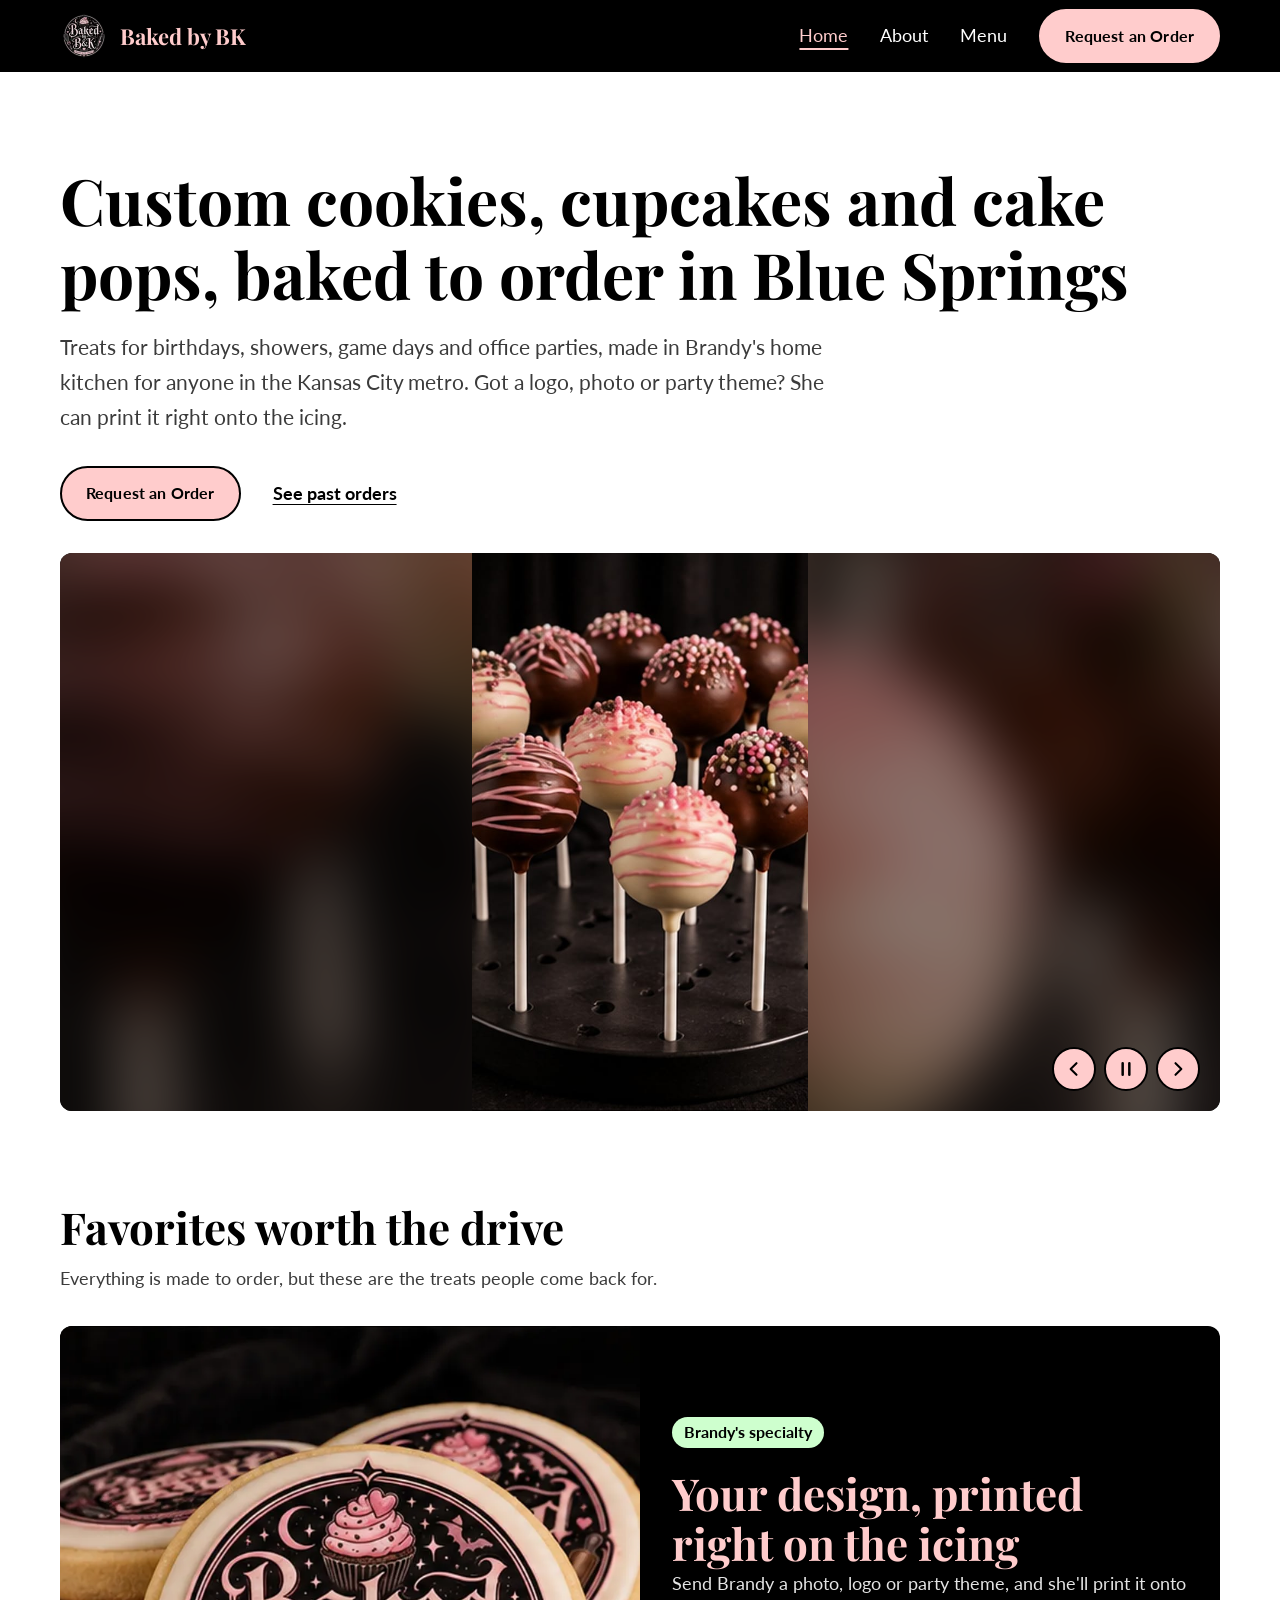
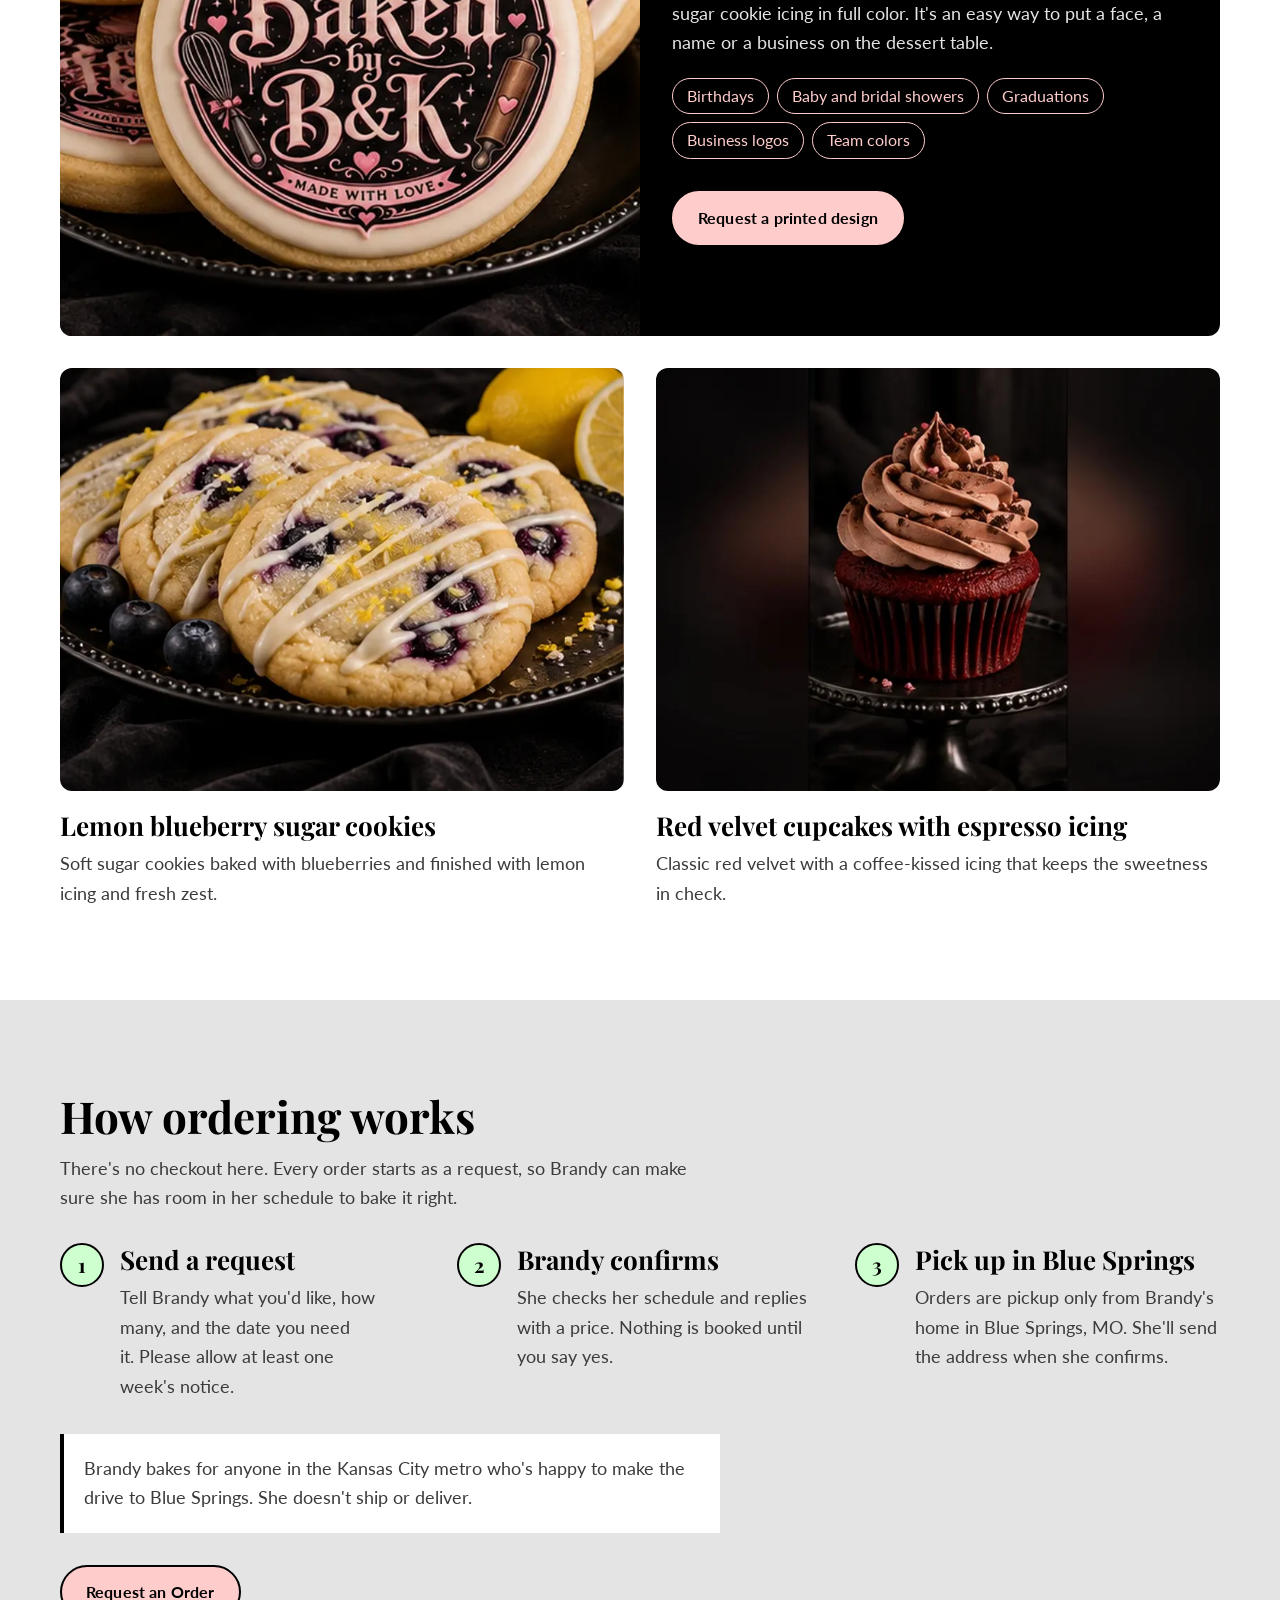
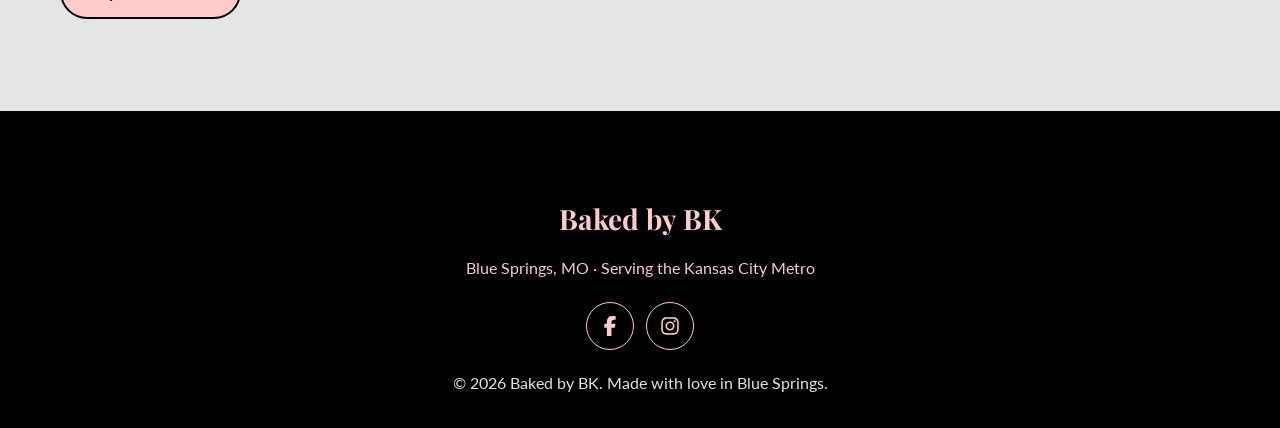
==== baked-by-bk/index.html @ 42e53a93 "Preview: Baked by BK first build Co-Authored-By: Claude Opus 5.5 <noreply@anthropic.com> Claude-Sess" ====
<!DOCTYPE html>
<!-- Site designed and built by Greater Than Jargon -->
<html lang="en">
<head>
  <meta charset="utf-8">
  <meta name="viewport" content="width=device-width, initial-scale=1">
  <title>Custom Cookies, Cupcakes &amp; Cake Pops | Baked by BK, Blue Springs, MO</title>
  <meta name="description" content="Made-to-order cookies, cupcakes and cake pops from a home baker in Blue Springs, MO, including custom designs printed on cookie icing. Local pickup for the Kansas City metro.">
  <!-- PREVIEW ONLY: remove this robots tag at launch -->
  <meta name="robots" content="noindex, nofollow">
  <meta property="og:type" content="website">
  <meta property="og:site_name" content="Baked by BK">
  <meta property="og:title" content="Custom Cookies, Cupcakes &amp; Cake Pops | Baked by BK">
  <meta property="og:description" content="Made-to-order treats from a home baker in Blue Springs, MO. Local pickup for the Kansas City metro.">
  <meta name="theme-color" content="#000000">
  <link rel="icon" href="favicon.svg" type="image/svg+xml">
  <link rel="icon" href="favicon.png" type="image/png" sizes="32x32">
  <link rel="apple-touch-icon" href="apple-touch-icon.png">
  <link rel="preconnect" href="https://fonts.googleapis.com">
  <link rel="preconnect" href="https://fonts.gstatic.com" crossorigin>
  <link rel="stylesheet" href="https://fonts.googleapis.com/css2?family=Lato:wght@400;700&family=Playfair+Display:wght@700&display=swap">
  <link rel="stylesheet" href="css/reset.css">
  <link rel="stylesheet" href="css/styles.css">
  <script>document.documentElement.className = "js";</script>
  <script type="application/ld+json">
  {
    "@context": "https://schema.org",
    "@type": "Bakery",
    "name": "Baked by BK",
    "description": "Cottage bakery making custom cookies, cupcakes and cake pops to order, including designs printed on cookie icing. Local pickup only.",
    "address": {
      "@type": "PostalAddress",
      "addressLocality": "Blue Springs",
      "addressRegion": "MO",
      "addressCountry": "US"
    },
    "areaServed": {
      "@type": "Place",
      "name": "Kansas City metropolitan area"
    },
    "slogan": "Made with love"
  }
  </script>
</head>
<body>
  <a class="skip-link" href="#main">Skip to main content</a>

  <header class="site-header">
    <div class="container header-inner">
      <a class="brand" href="index.html">
        <img src="images/logo/baked-by-bk-logo-96.webp" srcset="images/logo/baked-by-bk-logo-96.webp 1x, images/logo/baked-by-bk-logo-192.webp 2x" width="48" height="48" alt="">
        <span class="brand-name">Baked by BK</span>
      </a>
      <button class="nav-toggle" type="button" aria-expanded="false" aria-controls="site-nav">
        <span class="visually-hidden">Menu</span>
        <svg class="icon-open" width="28" height="28" viewBox="0 0 24 24" aria-hidden="true"><path d="M3 6h18M3 12h18M3 18h18" stroke="currentColor" stroke-width="2" stroke-linecap="round"/></svg>
        <svg class="icon-close" width="28" height="28" viewBox="0 0 24 24" aria-hidden="true"><path d="M6 6l12 12M18 6L6 18" stroke="currentColor" stroke-width="2" stroke-linecap="round"/></svg>
      </button>
      <nav id="site-nav" class="site-nav" aria-label="Main">
        <ul class="nav-list">
          <li><a href="index.html" aria-current="page">Home</a></li>
          <li><a href="about.html">About</a></li>
          <li><a href="menu.html">Menu</a></li>
          <li class="nav-cta"><a class="button button--cta" href="request.html">Request an Order</a></li>
        </ul>
      </nav>
    </div>
  </header>

  <main id="main">
    <section class="hero" aria-labelledby="hero-title">
      <div class="container hero-inner">
        <div class="hero-text">
          <h1 id="hero-title">Custom cookies, cupcakes and cake pops, baked to order in Blue Springs</h1>
          <p class="lede">Treats for birthdays, showers, game days and office parties, made in Brandy's home kitchen for anyone in the Kansas City metro. Got a logo, photo or party theme? She can print it right onto the icing.</p>
          <div class="hero-actions">
            <a class="button button--cta" href="request.html">Request an Order</a>
            <a class="text-link" href="menu.html">See past orders</a>
          </div>
        </div>

        <section class="carousel" data-carousel aria-roledescription="carousel" aria-label="Recent treats">
          <ul class="carousel-track" aria-live="off">
            <li class="carousel-slide is-active" aria-roledescription="slide" aria-label="1 of 8">
              <img src="images/carousel/01.jpg" width="616" height="1024" alt="Chocolate and white cake pops with pink drizzle and sprinkles on a stand">
            </li>
            <li class="carousel-slide" aria-roledescription="slide" aria-label="2 of 8">
              <img src="images/carousel/02.jpg" width="752" height="1024" loading="lazy" alt="Cake pops individually wrapped in clear bags tied with pink ribbon">
            </li>
            <li class="carousel-slide" aria-roledescription="slide" aria-label="3 of 8">
              <img src="images/carousel/03.jpg" width="462" height="1024" loading="lazy" alt="Red velvet cupcake with a tall swirl of espresso icing">
            </li>
            <li class="carousel-slide" aria-roledescription="slide" aria-label="4 of 8">
              <img src="images/carousel/04.jpg" width="439" height="1024" loading="lazy" alt="Carrot cake cupcake topped with cream cheese icing and crumble">
            </li>
            <li class="carousel-slide" aria-roledescription="slide" aria-label="5 of 8">
              <img src="images/carousel/05.jpg" width="687" height="1024" loading="lazy" alt="Vanilla cupcake with pink icing beside a chocolate cupcake with chocolate icing">
            </li>
            <li class="carousel-slide" aria-roledescription="slide" aria-label="6 of 8">
              <img src="images/carousel/06.jpg" width="1024" height="1024" loading="lazy" alt="Lemon blueberry sugar cookies with icing drizzle and lemon zest">
            </li>
            <li class="carousel-slide" aria-roledescription="slide" aria-label="7 of 8">
              <img src="images/carousel/07.jpg" width="1024" height="1024" loading="lazy" alt="Sugar cookies with the Baked by B&amp;K logo printed on the icing">
            </li>
            <li class="carousel-slide" aria-roledescription="slide" aria-label="8 of 8">
              <img src="images/carousel/08.jpg" width="1024" height="1024" loading="lazy" alt="Chocolate cake decorated with pink piped swirls and draped icing">
            </li>
          </ul>
          <div class="carousel-controls">
            <button class="carousel-btn" type="button" data-carousel-prev aria-label="Previous photo">
              <svg width="20" height="20" viewBox="0 0 24 24" aria-hidden="true"><path d="M15 5l-7 7 7 7" fill="none" stroke="currentColor" stroke-width="2.5" stroke-linecap="round" stroke-linejoin="round"/></svg>
            </button>
            <button class="carousel-btn" type="button" data-carousel-pause aria-pressed="false" aria-label="Pause slideshow">
              <svg class="icon-pause" width="20" height="20" viewBox="0 0 24 24" aria-hidden="true"><path d="M8 5v14M16 5v14" stroke="currentColor" stroke-width="3" stroke-linecap="round"/></svg>
              <svg class="icon-play" width="20" height="20" viewBox="0 0 24 24" aria-hidden="true"><path d="M8 5l11 7-11 7z" fill="currentColor"/></svg>
            </button>
            <button class="carousel-btn" type="button" data-carousel-next aria-label="Next photo">
              <svg width="20" height="20" viewBox="0 0 24 24" aria-hidden="true"><path d="M9 5l7 7-7 7" fill="none" stroke="currentColor" stroke-width="2.5" stroke-linecap="round" stroke-linejoin="round"/></svg>
            </button>
          </div>
        </section>
      </div>
    </section>

    <section class="section" aria-labelledby="featured-title">
      <div class="container">
        <div class="section-intro">
          <h2 id="featured-title">Favorites worth the drive</h2>
          <p>Everything is made to order, but these are the treats people come back for.</p>
        </div>

        <article class="print-feature">
          <!-- PLACEHOLDER photo: swap for one of Brandy's printed-icing orders -->
          <img src="images/gallery/custom-logo-printed-sugar-cookies.webp" width="800" height="800" loading="lazy" alt="Round sugar cookies with a full-color logo printed on white icing">
          <div class="print-feature-body">
            <p class="tag">Brandy's specialty</p>
            <h3>Your design, printed right on the icing</h3>
            <p>Send Brandy a photo, logo or party theme, and she'll print it onto sugar cookie icing in full color. It's an easy way to put a face, a name or a business on the dessert table.</p>
            <ul aria-label="Popular printed designs">
              <li>Birthdays</li>
              <li>Baby and bridal showers</li>
              <li>Graduations</li>
              <li>Business logos</li>
              <li>Team colors</li>
            </ul>
            <a class="button button--cta" href="request.html">Request a printed design</a>
          </div>
        </article>

        <ul class="treat-grid" role="list">
          <li class="treat-card">
            <!-- PLACEHOLDER photo -->
            <img src="images/gallery/lemon-blueberry-sugar-cookies.webp" width="800" height="800" loading="lazy" alt="Lemon blueberry sugar cookies with white icing drizzle on a dark plate">
            <h3>Lemon blueberry sugar cookies</h3>
            <p>Soft sugar cookies baked with blueberries and finished with lemon icing and fresh zest.</p>
          </li>
          <li class="treat-card">
            <!-- PLACEHOLDER photo -->
            <img src="images/gallery/red-velvet-cupcake-espresso-icing.webp" width="800" height="800" loading="lazy" alt="Red velvet cupcake topped with a swirl of espresso icing">
            <h3>Red velvet cupcakes with espresso icing</h3>
            <p>Classic red velvet with a coffee-kissed icing that keeps the sweetness in check.</p>
          </li>
        </ul>
      </div>
    </section>

    <section class="section section--alt" aria-labelledby="ordering-title">
      <div class="container">
        <div class="section-intro">
          <h2 id="ordering-title">How ordering works</h2>
          <p>There's no checkout here. Every order starts as a request, so Brandy can make sure she has room in her schedule to bake it right.</p>
        </div>

        <ol class="steps" role="list">
          <li>
            <h3>Send a request</h3>
            <p>Tell Brandy what you'd like, how many, and the date you need it. Please allow at least one week's notice.</p>
          </li>
          <li>
            <h3>Brandy confirms</h3>
            <p>She checks her schedule and replies with a price. Nothing is booked until you say yes.</p>
          </li>
          <li>
            <h3>Pick up in Blue Springs</h3>
            <p>Orders are pickup only from Brandy's home in Blue Springs, MO. She'll send the address when she confirms.</p>
          </li>
        </ol>

        <p class="service-area">Brandy bakes for anyone in the Kansas City metro who's happy to make the drive to Blue Springs. She doesn't ship or deliver.</p>

        <div class="section-actions">
          <a class="button button--cta" href="request.html">Request an Order</a>
        </div>
      </div>
    </section>
  </main>

  <footer class="site-footer">
    <div class="container footer-inner">
      <p class="footer-brand">Baked by BK</p>
      <p class="footer-place">Blue Springs, MO · Serving the Kansas City Metro</p>
      <!-- PLACEHOLDER links: replace # with Brandy's Facebook and Instagram URLs.
           Icons: Font Awesome Free 6.7.2 by @fontawesome, https://fontawesome.com, License CC BY 4.0 -->
      <ul class="social" role="list">
        <li>
          <a href="#" aria-label="Baked by BK on Facebook">
            <svg viewBox="0 0 320 512" aria-hidden="true"><path d="M80 299.3V512H196V299.3h86.5l18-97.8H196V166.9c0-51.7 20.3-71.5 72.7-71.5c16.3 0 29.4 .4 37 1.2V7.9C291.4 4 256.4 0 236.2 0C129.3 0 80 50.5 80 159.4v42.1H14v97.8H80z"/></svg>
          </a>
        </li>
        <li>
          <a href="#" aria-label="Baked by BK on Instagram">
            <svg viewBox="0 0 448 512" aria-hidden="true"><path d="M224.1 141c-63.6 0-114.9 51.3-114.9 114.9s51.3 114.9 114.9 114.9S339 319.5 339 255.9 287.7 141 224.1 141zm0 189.6c-41.1 0-74.7-33.5-74.7-74.7s33.5-74.7 74.7-74.7 74.7 33.5 74.7 74.7-33.6 74.7-74.7 74.7zm146.4-194.3c0 14.9-12 26.8-26.8 26.8-14.9 0-26.8-12-26.8-26.8s12-26.8 26.8-26.8 26.8 12 26.8 26.8zm76.1 27.2c-1.7-35.9-9.9-67.7-36.2-93.9-26.2-26.2-58-34.4-93.9-36.2-37-2.1-147.9-2.1-184.9 0-35.8 1.7-67.6 9.9-93.9 36.1s-34.4 58-36.2 93.9c-2.1 37-2.1 147.9 0 184.9 1.7 35.9 9.9 67.7 36.2 93.9s58 34.4 93.9 36.2c37 2.1 147.9 2.1 184.9 0 35.9-1.7 67.7-9.9 93.9-36.2 26.2-26.2 34.4-58 36.2-93.9 2.1-37 2.1-147.8 0-184.8zM398.8 388c-7.8 19.6-22.9 34.7-42.6 42.6-29.5 11.7-99.5 9-132.1 9s-102.7 2.6-132.1-9c-19.6-7.8-34.7-22.9-42.6-42.6-11.7-29.5-9-99.5-9-132.1s-2.6-102.7 9-132.1c7.8-19.6 22.9-34.7 42.6-42.6 29.5-11.7 99.5-9 132.1-9s102.7-2.6 132.1 9c19.6 7.8 34.7 22.9 42.6 42.6 11.7 29.5 9 99.5 9 132.1s2.7 102.7-9 132.1z"/></svg>
          </a>
        </li>
      </ul>
      <p class="copyright">© <span data-year>2026</span> Baked by BK. Made with love in Blue Springs.</p>
    </div>
  </footer>

  <script src="js/script.js" defer></script>
</body>
</html>
---- baked-by-bk/css/styles.css ----
/* ==========================================================================
   Baked by BK — site styles
   Mobile-first. Colors come from the tokens below; never hard-code a hex
   value further down the file.
   ========================================================================== */

:root {
  /* Brand palette */
  --color-black:       #000000; /* headings, nav, footer background */
  --color-pink:        #FFCCCC; /* primary brand: CTA buttons, highlights */
  --color-green:       #CEFFCE; /* accent: badges, hover states, small callouts */
  --color-dark-gray:   #3B3B3B; /* body text */
  --color-light-gray:  #E4E4E4; /* alternate section backgrounds, borders, cards */
  --color-white:       #FFFFFF; /* main page background */

  /* Role tokens */
  --text:        var(--color-dark-gray);
  --heading:     var(--color-black);
  --bg:          var(--color-white);
  --bg-alt:      var(--color-light-gray);
  --cta-bg:      var(--color-pink);
  --cta-text:    var(--color-black);
  --accent:      var(--color-green);
  --footer-bg:   var(--color-black);
  --footer-text: var(--color-pink);
  --focus:       var(--color-black);

  /* Typography */
  --font-heading: "Playfair Display", Georgia, "Times New Roman", serif;
  --font-body:    "Lato", "Segoe UI", Arial, sans-serif;
  --font-size-body:  1.125rem;  /* 18px */
  --font-size-small: 1rem;      /* 16px: the floor, nothing goes smaller */
  --font-size-h1: clamp(2.375rem, 1.6rem + 3.6vw, 4rem);
  --font-size-h2: clamp(1.875rem, 1.5rem + 1.8vw, 2.75rem);
  --font-size-h3: clamp(1.375rem, 1.25rem + 0.6vw, 1.625rem);
  --line-height-body: 1.65;
  --line-height-heading: 1.15;
  --measure: 66ch;

  /* Spacing */
  --space-xs: 0.5rem;
  --space-sm: 0.75rem;
  --space-md: 1.25rem;
  --space-lg: 2rem;
  --space-xl: clamp(3.5rem, 2.5rem + 4vw, 6rem);

  /* Shape and layout */
  --radius: 0.75rem;
  --radius-pill: 999px;
  --container-max: 75rem;
  --gutter: 1.25rem;
  --header-height: 4.5rem;
}

/* --- Base --------------------------------------------------------------- */

html {
  scroll-padding-top: calc(var(--header-height) + 1rem);
}

body {
  background: var(--bg);
  color: var(--text);
  font-family: var(--font-body);
  font-size: var(--font-size-body);
  line-height: var(--line-height-body);
}

h1,
h2,
h3 {
  color: var(--heading);
  font-family: var(--font-heading);
  font-weight: 700;
  line-height: var(--line-height-heading);
}

h1 { font-size: var(--font-size-h1); }
h2 { font-size: var(--font-size-h2); }
h3 { font-size: var(--font-size-h3); }

p,
li {
  max-width: var(--measure);
}

a {
  text-underline-offset: 0.2em;
  text-decoration-thickness: 1px;
}

a:hover {
  text-decoration-thickness: 2px;
}

:focus-visible {
  outline: 3px solid var(--focus);
  outline-offset: 3px;
}

.container {
  width: 100%;
  max-width: var(--container-max);
  margin-inline: auto;
  padding-inline: var(--gutter);
}

.visually-hidden {
  position: absolute !important;
  width: 1px;
  height: 1px;
  padding: 0;
  margin: -1px;
  overflow: hidden;
  clip: rect(0 0 0 0);
  white-space: nowrap;
  border: 0;
}

.skip-link {
  position: absolute;
  top: 0.5rem;
  left: 0.5rem;
  z-index: 100;
  padding: var(--space-xs) var(--space-md);
  background: var(--cta-bg);
  color: var(--cta-text);
  font-weight: 700;
  border-radius: var(--radius);
  transform: translateY(-200%);
}

.skip-link:focus {
  transform: none;
}

/* --- Buttons ------------------------------------------------------------ */

.button {
  display: inline-flex;
  align-items: center;
  justify-content: center;
  min-height: 3rem;
  padding: 0.75rem 1.5rem;
  border: 2px solid var(--color-black);
  border-radius: var(--radius-pill);
  font-family: var(--font-body);
  font-size: var(--font-size-small);
  font-weight: 700;
  letter-spacing: 0.01em;
  text-decoration: none;
  transition: background-color 0.2s ease, transform 0.2s ease;
}

.button--cta {
  background: var(--cta-bg);
  color: var(--cta-text);
}

.button--cta:hover {
  background: var(--accent);
  text-decoration: none;
}

.button--cta:active {
  transform: translateY(1px);
}

/* --- Header and navigation --------------------------------------------- */

.site-header {
  position: sticky;
  top: 0;
  z-index: 50;
  background: var(--color-black);
  color: var(--color-white);
  --focus: var(--color-pink);
}

.header-inner {
  display: flex;
  align-items: center;
  justify-content: space-between;
  gap: var(--space-md);
  min-height: var(--header-height);
}

.brand {
  display: inline-flex;
  align-items: center;
  gap: var(--space-sm);
  color: var(--color-pink);
  text-decoration: none;
}

.brand img {
  width: 3rem;
  height: 3rem;
}

.brand-name {
  font-family: var(--font-heading);
  font-size: 1.375rem;
  font-weight: 700;
  line-height: 1;
}

.nav-toggle {
  display: none;
  align-items: center;
  justify-content: center;
  width: 3rem;
  height: 3rem;
  border-radius: var(--radius);
  color: var(--color-pink);
}

.js .nav-toggle {
  display: inline-flex;
}

.nav-toggle .icon-close,
.nav-toggle[aria-expanded="true"] .icon-open {
  display: none;
}

.nav-toggle[aria-expanded="true"] .icon-close {
  display: block;
}

.nav-list {
  display: flex;
  flex-direction: column;
  gap: var(--space-xs);
  list-style: none;
}

.nav-list a:not(.button) {
  display: block;
  padding: var(--space-xs) 0;
  color: var(--color-white);
  font-size: var(--font-size-body);
  text-decoration: none;
}

.nav-list a:not(.button):hover {
  color: var(--accent);
}

.nav-list a[aria-current="page"]:not(.button) {
  color: var(--color-pink);
  text-decoration: underline;
  text-decoration-thickness: 2px;
  text-underline-offset: 0.35em;
}

.nav-cta {
  margin-top: var(--space-xs);
}

.nav-cta .button {
  width: 100%;
  border-color: var(--color-pink);
}

/* Mobile: the nav becomes a dropdown once JavaScript is available.
   Without JS it simply stays open under the logo. */
.site-nav {
  width: 100%;
  padding-bottom: var(--space-md);
}

.header-inner {
  flex-wrap: wrap;
}

.js .site-nav {
  display: none;
}

.js .site-nav.is-open {
  display: block;
}

@media (min-width: 48em) {
  .header-inner {
    flex-wrap: nowrap;
  }

  .js .nav-toggle {
    display: none;
  }

  .site-nav,
  .js .site-nav {
    display: block;
    width: auto;
    padding-bottom: 0;
  }

  .nav-list {
    flex-direction: row;
    align-items: center;
    gap: var(--space-lg);
  }

  .nav-cta {
    margin-top: 0;
  }

  .nav-cta .button {
    width: auto;
  }
}

/* --- Sections ----------------------------------------------------------- */

.section {
  padding-block: var(--space-xl);
}

.section--alt {
  background: var(--bg-alt);
}

.section-intro {
  margin-bottom: var(--space-lg);
}

.section-intro p {
  margin-top: var(--space-sm);
}

.lede {
  font-size: clamp(1.125rem, 1rem + 0.5vw, 1.3125rem);
}

.page-header {
  padding-top: var(--space-xl);
}

.page-header .lede {
  margin-top: var(--space-md);
}

.stack > * + * {
  margin-top: var(--space-md);
}

.stack h2 + *,
.stack h3 + * {
  margin-top: var(--space-sm);
}

.stack > h2:not(:first-child),
.stack > h3:not(:first-child) {
  margin-top: var(--space-lg);
}

.closing-cta {
  text-align: center;
}

.closing-cta p {
  margin: var(--space-sm) auto var(--space-lg);
}

/* --- Home: hero --------------------------------------------------------- */

.hero {
  padding-block: 0;
}

.hero-inner {
  display: flex;
  flex-direction: column;
  gap: var(--space-lg);
}

/* Mobile: photos first, words second. */
.hero .carousel {
  order: -1;
  margin-inline: calc(var(--gutter) * -1);
}

.hero-text .lede {
  margin-top: var(--space-md);
}

.hero-actions {
  display: flex;
  flex-wrap: wrap;
  align-items: center;
  gap: var(--space-md) var(--space-lg);
  margin-top: var(--space-lg);
}

.text-link {
  color: var(--heading);
  font-weight: 700;
}

.hero-note {
  margin-top: var(--space-md);
  font-size: var(--font-size-small);
}

@media (min-width: 48em) {
  .hero {
    padding-top: var(--space-xl);
  }

  /* Desktop: words first, photos underneath. */
  .hero .carousel {
    order: 0;
    margin-inline: 0;
  }
}

/* --- Carousel ----------------------------------------------------------- */

.carousel {
  position: relative;
  background: var(--color-black);
}

.carousel-track {
  position: relative;
  aspect-ratio: 4 / 5;
  list-style: none;
}

/* Photos of any shape sit whole and centered over a blurred, darkened copy
   of themselves (set by script.js as --slide-bg). */
.carousel-slide {
  position: absolute;
  inset: 0;
  max-width: none;
  overflow: hidden;
  opacity: 0;
  visibility: hidden;
  transition: opacity 0.5s ease, visibility 0s linear 0.5s;
}

.carousel-slide::before {
  content: "";
  position: absolute;
  inset: -10%;
  background: var(--slide-bg, none) center / cover no-repeat;
  filter: blur(32px) brightness(0.55);
}

.carousel-slide.is-active {
  opacity: 1;
  visibility: visible;
  transition: opacity 0.5s ease, visibility 0s;
}

.carousel-slide img {
  position: relative;
  width: 100%;
  height: 100%;
  object-fit: contain;
}

.carousel-controls {
  position: absolute;
  right: var(--space-sm);
  bottom: var(--space-sm);
  display: none;
  gap: var(--space-xs);
}

.js .carousel-controls {
  display: flex;
}

.carousel-btn {
  display: inline-flex;
  align-items: center;
  justify-content: center;
  width: 2.75rem;
  height: 2.75rem;
  border: 2px solid var(--color-black);
  border-radius: 50%;
  background: var(--color-pink);
  color: var(--color-black);
  transition: background-color 0.2s ease;
}

.carousel-btn:hover {
  background: var(--accent);
}

.carousel-btn:focus-visible {
  outline-color: var(--color-pink);
}

.carousel-btn .icon-play,
.carousel-btn[aria-pressed="true"] .icon-pause {
  display: none;
}

.carousel-btn[aria-pressed="true"] .icon-play {
  display: block;
}

@media (min-width: 48em) {
  .carousel {
    border-radius: var(--radius);
    overflow: hidden;
  }

  .carousel-track {
    aspect-ratio: auto;
    height: clamp(26rem, 62vh, 38rem);
  }

  .carousel-controls {
    right: var(--space-md);
    bottom: var(--space-md);
  }
}

/* --- Home: featured treats --------------------------------------------- */

.print-feature {
  display: grid;
  overflow: hidden;
  border-radius: var(--radius);
  background: var(--color-black);
  color: var(--color-light-gray);
  --focus: var(--color-pink);
}

.print-feature img {
  width: 100%;
  aspect-ratio: 1 / 1;
  object-fit: cover;
}

.print-feature-body {
  padding: var(--space-lg) var(--space-md) var(--space-xl);
}

.print-feature h3 {
  color: var(--color-pink);
  font-size: var(--font-size-h2);
}

.print-feature .tag {
  margin-bottom: var(--space-md);
}

.print-feature ul {
  display: flex;
  flex-wrap: wrap;
  gap: var(--space-xs);
  margin-top: var(--space-md);
  list-style: none;
}

.print-feature li {
  padding: 0.25rem 0.875rem;
  border: 1px solid var(--color-pink);
  border-radius: var(--radius-pill);
  color: var(--color-pink);
  font-size: var(--font-size-small);
}

.print-feature .button {
  margin-top: var(--space-lg);
  border-color: var(--color-pink);
}

.tag {
  display: inline-block;
  padding: 0.125rem 0.75rem;
  border-radius: var(--radius-pill);
  background: var(--accent);
  color: var(--color-black);
  font-size: var(--font-size-small);
  font-weight: 700;
}

.treat-grid {
  display: grid;
  gap: var(--space-lg);
  margin-top: var(--space-lg);
  list-style: none;
}

.treat-card {
  max-width: none;
}

.treat-card img {
  width: 100%;
  aspect-ratio: 4 / 3;
  object-fit: cover;
  border-radius: var(--radius);
}

.treat-card h3 {
  margin-top: var(--space-md);
}

.treat-card p {
  margin-top: var(--space-xs);
}

@media (min-width: 48em) {
  .print-feature {
    grid-template-columns: 1fr 1fr;
    align-items: center;
  }

  .print-feature img {
    height: 100%;
  }

  .print-feature-body {
    padding: var(--space-xl) var(--space-lg);
  }

  .treat-grid {
    grid-template-columns: 1fr 1fr;
  }
}

/* --- Home: how ordering works ------------------------------------------ */

.steps {
  display: grid;
  gap: var(--space-lg);
  list-style: none;
  counter-reset: step;
}

.steps li {
  position: relative;
  padding-left: 3.75rem;
  counter-increment: step;
}

.steps li::before {
  content: counter(step);
  position: absolute;
  top: -0.125rem;
  left: 0;
  display: grid;
  place-items: center;
  width: 2.75rem;
  height: 2.75rem;
  border: 2px solid var(--color-black);
  border-radius: 50%;
  background: var(--accent);
  color: var(--color-black);
  font-family: var(--font-heading);
  font-size: 1.25rem;
  font-weight: 700;
}

.steps p {
  margin-top: var(--space-xs);
}

.service-area {
  margin-top: var(--space-lg);
  padding: var(--space-md);
  border-left: 4px solid var(--color-black);
  background: var(--bg);
  max-width: var(--measure);
}

.section-actions {
  margin-top: var(--space-lg);
}

@media (min-width: 48em) {
  .steps {
    grid-template-columns: repeat(3, 1fr);
  }
}

/* --- About -------------------------------------------------------------- */

.about-layout {
  display: grid;
  gap: var(--space-lg);
}

.about-logo {
  width: min(16rem, 70%);
  justify-self: center;
}

@media (min-width: 56em) {
  .about-layout {
    grid-template-columns: minmax(0, 1fr) 18rem;
    align-items: start;
    gap: var(--space-xl);
  }

  .about-logo {
    width: 100%;
    order: 2;
    position: sticky;
    top: calc(var(--header-height) + var(--space-lg));
  }
}

/* --- Menu gallery ------------------------------------------------------- */

.gallery {
  display: grid;
  grid-template-columns: repeat(auto-fill, minmax(min(100%, 15rem), 1fr));
  gap: var(--space-lg) var(--space-md);
  list-style: none;
}

.gallery li {
  max-width: none;
}

.gallery img {
  width: 100%;
  aspect-ratio: 1 / 1;
  object-fit: cover;
  border-radius: var(--radius);
  background: var(--color-black);
}

.gallery figcaption {
  margin-top: var(--space-xs);
  color: var(--heading);
  font-size: var(--font-size-small);
  font-weight: 700;
}

.note {
  display: flex;
  gap: var(--space-sm);
  margin-top: var(--space-md);
  padding: var(--space-sm) var(--space-md);
  border-radius: var(--radius);
  background: var(--accent);
  color: var(--color-black);
  max-width: var(--measure);
}

/* --- Request form ------------------------------------------------------- */

.request-layout {
  display: grid;
  gap: var(--space-xl);
}

.notice {
  display: inline-block;
  margin-top: var(--space-lg);
  padding: var(--space-xs) var(--space-md);
  border-radius: var(--radius);
  background: var(--cta-bg);
  color: var(--color-black);
  font-weight: 700;
}

.order-form {
  display: grid;
  gap: var(--space-md);
  margin-top: var(--space-md);
  max-width: 40rem;
}

.field label {
  display: block;
  color: var(--heading);
  font-weight: 700;
}

.field .hint {
  display: block;
  margin-top: 0.125rem;
  font-size: var(--font-size-small);
}

.field input,
.field textarea {
  display: block;
  width: 100%;
  margin-top: var(--space-xs);
  padding: 0.75rem 0.875rem;
  border: 2px solid var(--color-dark-gray);
  border-radius: calc(var(--radius) * 0.75);
  background: var(--color-white);
  font-size: var(--font-size-body);
}

.field input:focus-visible,
.field textarea:focus-visible {
  outline-offset: 1px;
  border-color: var(--color-black);
}

.field textarea {
  min-height: 10rem;
}

.field [aria-invalid="true"] {
  border-color: var(--color-black);
  border-width: 3px;
  background: var(--color-pink);
}

.field-error {
  margin-top: var(--space-xs);
  color: var(--color-black);
  font-size: var(--font-size-small);
  font-weight: 700;
}

.field-error:empty {
  display: none;
}

.field-error::before {
  content: "Fix this: ";
  font-weight: 400;
}

.hp {
  position: absolute;
  left: -10000px;
  width: 1px;
  height: 1px;
  overflow: hidden;
}

.form-actions .button {
  min-width: 12rem;
}

.form-actions .button[disabled] {
  opacity: 0.6;
  cursor: progress;
}

.form-status:not(:empty) {
  margin-top: var(--space-md);
  padding: var(--space-md);
  border: 2px solid var(--color-black);
  border-radius: var(--radius);
  background: var(--color-pink);
  color: var(--color-black);
  max-width: 40rem;
}

.form-success {
  padding: var(--space-lg);
  border: 2px solid var(--color-black);
  border-radius: var(--radius);
  background: var(--accent);
  color: var(--color-black);
  max-width: 40rem;
}

.form-success h2 {
  font-size: var(--font-size-h3);
}

.form-success p {
  margin-top: var(--space-xs);
}

.request-facts {
  display: grid;
  gap: var(--space-md);
  align-content: start;
  list-style: none;
}

.request-facts li {
  padding: var(--space-md);
  border-radius: var(--radius);
  background: var(--bg-alt);
}

.request-facts strong {
  display: block;
  color: var(--heading);
}

@media (min-width: 56em) {
  .request-layout {
    grid-template-columns: minmax(0, 1fr) 20rem;
  }
}

/* --- Disclaimer --------------------------------------------------------- */

.disclaimer {
  padding-block: var(--space-lg);
  border-top: 1px solid var(--bg-alt);
}

.disclaimer p {
  font-size: var(--font-size-small);
}

/* --- Footer ------------------------------------------------------------- */

.site-footer {
  padding-block: var(--space-xl) var(--space-lg);
  background: var(--footer-bg);
  color: var(--footer-text);
  --focus: var(--color-pink);
}

.footer-inner {
  display: grid;
  gap: var(--space-md);
  justify-items: center;
  text-align: center;
}

.footer-brand {
  font-family: var(--font-heading);
  font-size: 1.75rem;
  font-weight: 700;
  line-height: 1.2;
}

.footer-place,
.copyright {
  font-size: var(--font-size-small);
}

.social {
  display: flex;
  gap: var(--space-sm);
  list-style: none;
}

.social a {
  display: inline-flex;
  align-items: center;
  justify-content: center;
  width: 3rem;
  height: 3rem;
  border: 1px solid var(--footer-text);
  border-radius: 50%;
  color: var(--footer-text);
  transition: background-color 0.2s ease, color 0.2s ease;
}

.social a:hover {
  background: var(--footer-text);
  color: var(--footer-bg);
}

.social svg {
  width: 1.25rem;
  height: 1.25rem;
  fill: currentColor;
}

.copyright {
  color: var(--color-light-gray);
}
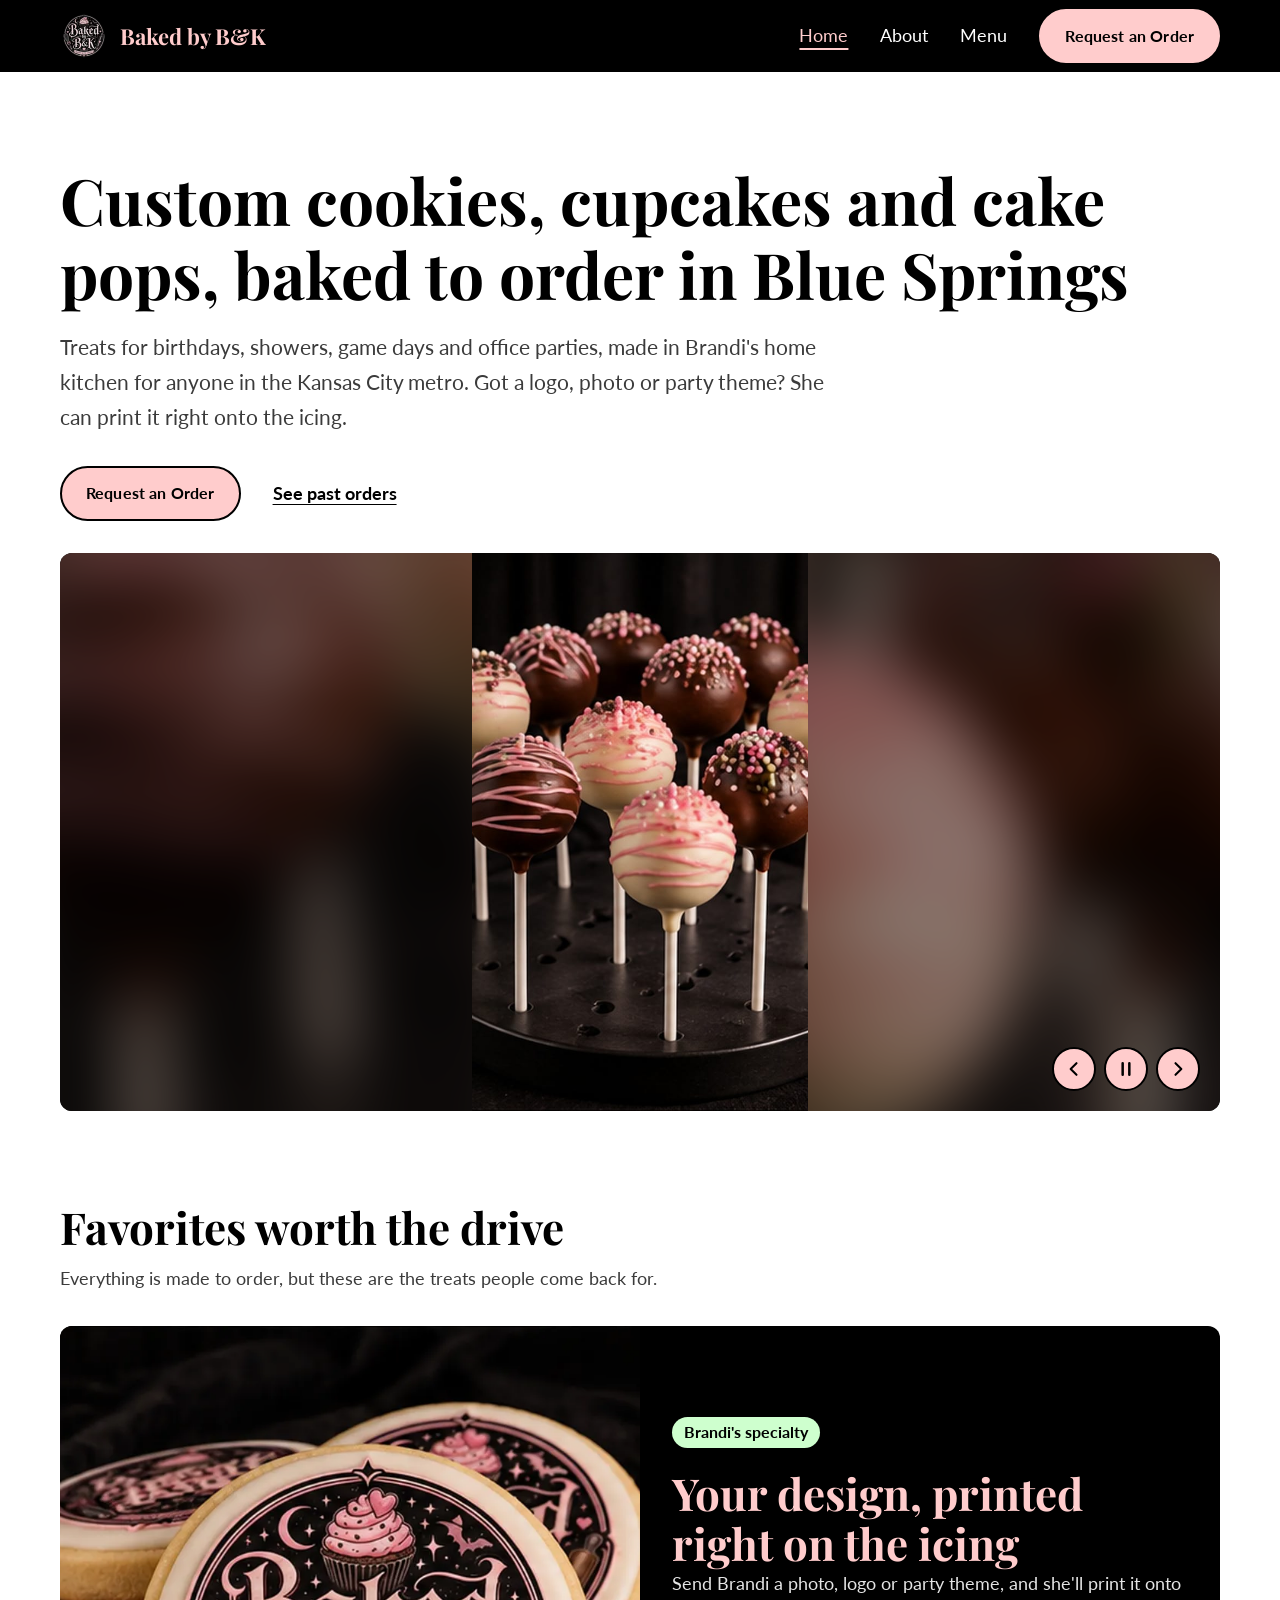
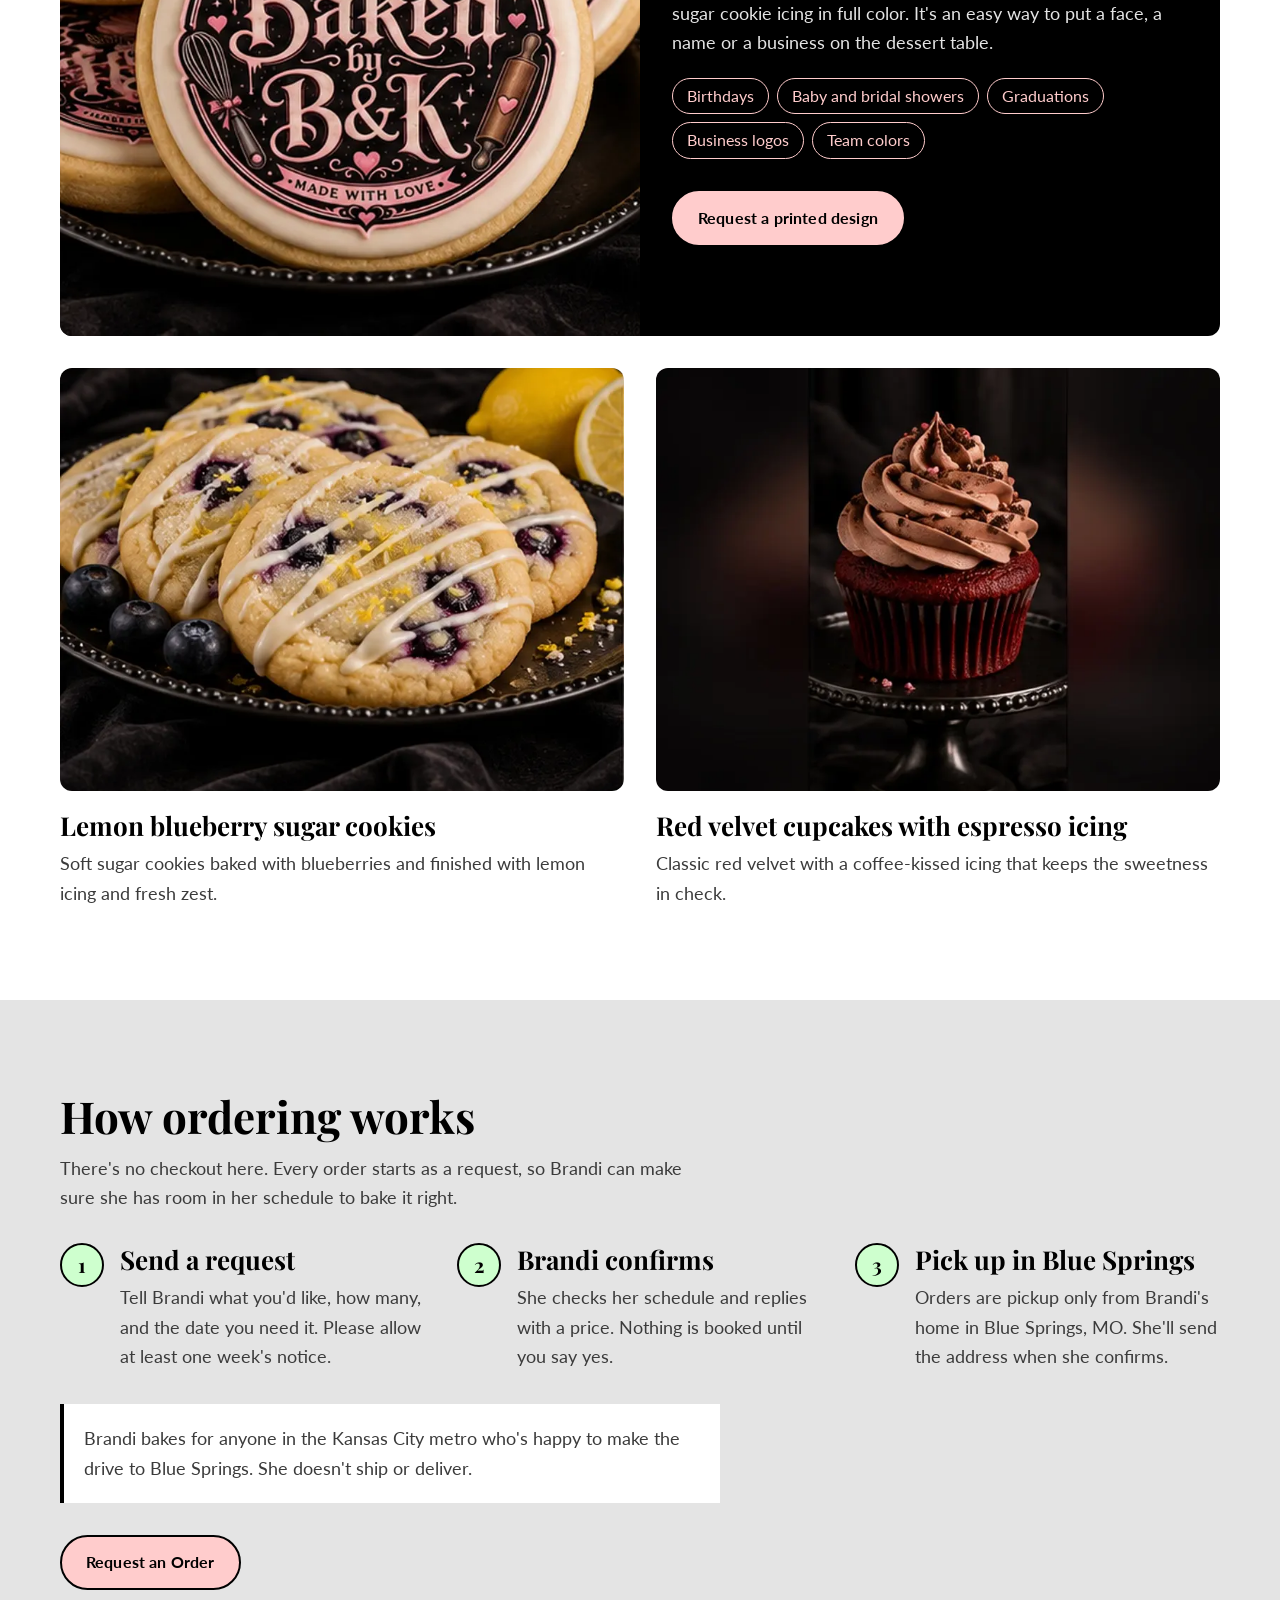
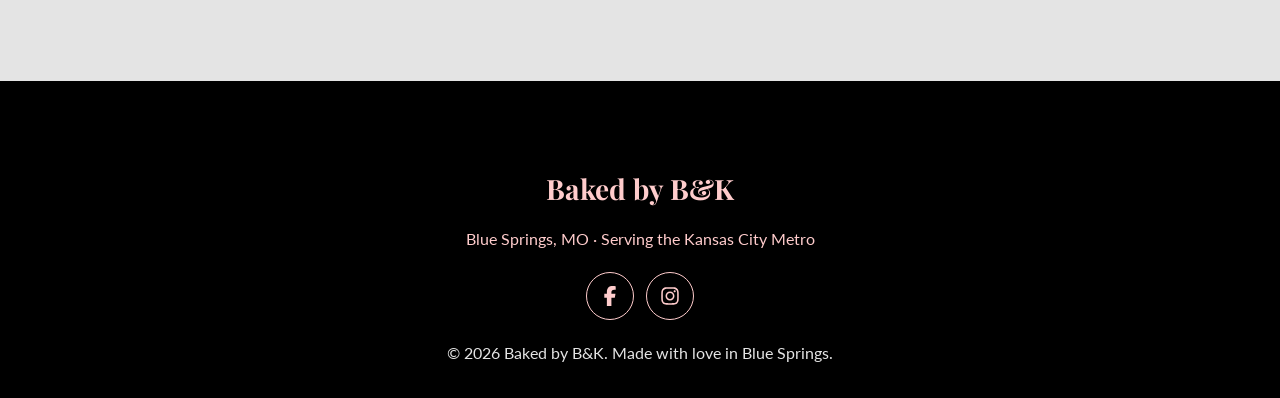
==== commit 9b3cb87c: "Preview: Baked by B&K, business name and Brandi spelling Co-Authored-By: Claude Opus 5.5 <noreply@an" ====
--- a/baked-by-bk/index.html
+++ b/baked-by-bk/index.html
@@ -4,13 +4,13 @@
 <head>
   <meta charset="utf-8">
   <meta name="viewport" content="width=device-width, initial-scale=1">
-  <title>Custom Cookies, Cupcakes &amp; Cake Pops | Baked by BK, Blue Springs, MO</title>
+  <title>Custom Cookies, Cupcakes &amp; Cake Pops | Baked by B&amp;K, Blue Springs, MO</title>
   <meta name="description" content="Made-to-order cookies, cupcakes and cake pops from a home baker in Blue Springs, MO, including custom designs printed on cookie icing. Local pickup for the Kansas City metro.">
   <!-- PREVIEW ONLY: remove this robots tag at launch -->
   <meta name="robots" content="noindex, nofollow">
   <meta property="og:type" content="website">
-  <meta property="og:site_name" content="Baked by BK">
-  <meta property="og:title" content="Custom Cookies, Cupcakes &amp; Cake Pops | Baked by BK">
+  <meta property="og:site_name" content="Baked by B&amp;K">
+  <meta property="og:title" content="Custom Cookies, Cupcakes &amp; Cake Pops | Baked by B&amp;K">
   <meta property="og:description" content="Made-to-order treats from a home baker in Blue Springs, MO. Local pickup for the Kansas City metro.">
   <meta name="theme-color" content="#000000">
   <link rel="icon" href="favicon.svg" type="image/svg+xml">
@@ -26,7 +26,7 @@
   {
     "@context": "https://schema.org",
     "@type": "Bakery",
-    "name": "Baked by BK",
+    "name": "Baked by B&K",
     "description": "Cottage bakery making custom cookies, cupcakes and cake pops to order, including designs printed on cookie icing. Local pickup only.",
     "address": {
       "@type": "PostalAddress",
@@ -49,7 +49,7 @@
     <div class="container header-inner">
       <a class="brand" href="index.html">
         <img src="images/logo/baked-by-bk-logo-96.webp" srcset="images/logo/baked-by-bk-logo-96.webp 1x, images/logo/baked-by-bk-logo-192.webp 2x" width="48" height="48" alt="">
-        <span class="brand-name">Baked by BK</span>
+        <span class="brand-name">Baked by B&amp;K</span>
       </a>
       <button class="nav-toggle" type="button" aria-expanded="false" aria-controls="site-nav">
         <span class="visually-hidden">Menu</span>
@@ -72,7 +72,7 @@
       <div class="container hero-inner">
         <div class="hero-text">
           <h1 id="hero-title">Custom cookies, cupcakes and cake pops, baked to order in Blue Springs</h1>
-          <p class="lede">Treats for birthdays, showers, game days and office parties, made in Brandy's home kitchen for anyone in the Kansas City metro. Got a logo, photo or party theme? She can print it right onto the icing.</p>
+          <p class="lede">Treats for birthdays, showers, game days and office parties, made in Brandi's home kitchen for anyone in the Kansas City metro. Got a logo, photo or party theme? She can print it right onto the icing.</p>
           <div class="hero-actions">
             <a class="button button--cta" href="request.html">Request an Order</a>
             <a class="text-link" href="menu.html">See past orders</a>
@@ -130,12 +130,12 @@
         </div>
 
         <article class="print-feature">
-          <!-- PLACEHOLDER photo: swap for one of Brandy's printed-icing orders -->
+          <!-- PLACEHOLDER photo: swap for one of Brandi's printed-icing orders -->
           <img src="images/gallery/custom-logo-printed-sugar-cookies.webp" width="800" height="800" loading="lazy" alt="Round sugar cookies with a full-color logo printed on white icing">
           <div class="print-feature-body">
-            <p class="tag">Brandy's specialty</p>
+            <p class="tag">Brandi's specialty</p>
             <h3>Your design, printed right on the icing</h3>
-            <p>Send Brandy a photo, logo or party theme, and she'll print it onto sugar cookie icing in full color. It's an easy way to put a face, a name or a business on the dessert table.</p>
+            <p>Send Brandi a photo, logo or party theme, and she'll print it onto sugar cookie icing in full color. It's an easy way to put a face, a name or a business on the dessert table.</p>
             <ul aria-label="Popular printed designs">
               <li>Birthdays</li>
               <li>Baby and bridal showers</li>
@@ -168,25 +168,25 @@
       <div class="container">
         <div class="section-intro">
           <h2 id="ordering-title">How ordering works</h2>
-          <p>There's no checkout here. Every order starts as a request, so Brandy can make sure she has room in her schedule to bake it right.</p>
+          <p>There's no checkout here. Every order starts as a request, so Brandi can make sure she has room in her schedule to bake it right.</p>
         </div>
 
         <ol class="steps" role="list">
           <li>
             <h3>Send a request</h3>
-            <p>Tell Brandy what you'd like, how many, and the date you need it. Please allow at least one week's notice.</p>
+            <p>Tell Brandi what you'd like, how many, and the date you need it. Please allow at least one week's notice.</p>
           </li>
           <li>
-            <h3>Brandy confirms</h3>
+            <h3>Brandi confirms</h3>
             <p>She checks her schedule and replies with a price. Nothing is booked until you say yes.</p>
           </li>
           <li>
             <h3>Pick up in Blue Springs</h3>
-            <p>Orders are pickup only from Brandy's home in Blue Springs, MO. She'll send the address when she confirms.</p>
+            <p>Orders are pickup only from Brandi's home in Blue Springs, MO. She'll send the address when she confirms.</p>
           </li>
         </ol>
 
-        <p class="service-area">Brandy bakes for anyone in the Kansas City metro who's happy to make the drive to Blue Springs. She doesn't ship or deliver.</p>
+        <p class="service-area">Brandi bakes for anyone in the Kansas City metro who's happy to make the drive to Blue Springs. She doesn't ship or deliver.</p>
 
         <div class="section-actions">
           <a class="button button--cta" href="request.html">Request an Order</a>
@@ -197,23 +197,23 @@
 
   <footer class="site-footer">
     <div class="container footer-inner">
-      <p class="footer-brand">Baked by BK</p>
+      <p class="footer-brand">Baked by B&amp;K</p>
       <p class="footer-place">Blue Springs, MO · Serving the Kansas City Metro</p>
-      <!-- PLACEHOLDER links: replace # with Brandy's Facebook and Instagram URLs.
+      <!-- PLACEHOLDER links: replace # with Brandi's Facebook and Instagram URLs.
            Icons: Font Awesome Free 6.7.2 by @fontawesome, https://fontawesome.com, License CC BY 4.0 -->
       <ul class="social" role="list">
         <li>
-          <a href="#" aria-label="Baked by BK on Facebook">
+          <a href="#" aria-label="Baked by B&amp;K on Facebook">
             <svg viewBox="0 0 320 512" aria-hidden="true"><path d="M80 299.3V512H196V299.3h86.5l18-97.8H196V166.9c0-51.7 20.3-71.5 72.7-71.5c16.3 0 29.4 .4 37 1.2V7.9C291.4 4 256.4 0 236.2 0C129.3 0 80 50.5 80 159.4v42.1H14v97.8H80z"/></svg>
           </a>
         </li>
         <li>
-          <a href="#" aria-label="Baked by BK on Instagram">
+          <a href="#" aria-label="Baked by B&amp;K on Instagram">
             <svg viewBox="0 0 448 512" aria-hidden="true"><path d="M224.1 141c-63.6 0-114.9 51.3-114.9 114.9s51.3 114.9 114.9 114.9S339 319.5 339 255.9 287.7 141 224.1 141zm0 189.6c-41.1 0-74.7-33.5-74.7-74.7s33.5-74.7 74.7-74.7 74.7 33.5 74.7 74.7-33.6 74.7-74.7 74.7zm146.4-194.3c0 14.9-12 26.8-26.8 26.8-14.9 0-26.8-12-26.8-26.8s12-26.8 26.8-26.8 26.8 12 26.8 26.8zm76.1 27.2c-1.7-35.9-9.9-67.7-36.2-93.9-26.2-26.2-58-34.4-93.9-36.2-37-2.1-147.9-2.1-184.9 0-35.8 1.7-67.6 9.9-93.9 36.1s-34.4 58-36.2 93.9c-2.1 37-2.1 147.9 0 184.9 1.7 35.9 9.9 67.7 36.2 93.9s58 34.4 93.9 36.2c37 2.1 147.9 2.1 184.9 0 35.9-1.7 67.7-9.9 93.9-36.2 26.2-26.2 34.4-58 36.2-93.9 2.1-37 2.1-147.8 0-184.8zM398.8 388c-7.8 19.6-22.9 34.7-42.6 42.6-29.5 11.7-99.5 9-132.1 9s-102.7 2.6-132.1-9c-19.6-7.8-34.7-22.9-42.6-42.6-11.7-29.5-9-99.5-9-132.1s-2.6-102.7 9-132.1c7.8-19.6 22.9-34.7 42.6-42.6 29.5-11.7 99.5-9 132.1-9s102.7-2.6 132.1 9c19.6 7.8 34.7 22.9 42.6 42.6 11.7 29.5 9 99.5 9 132.1s2.7 102.7-9 132.1z"/></svg>
           </a>
         </li>
       </ul>
-      <p class="copyright">© <span data-year>2026</span> Baked by BK. Made with love in Blue Springs.</p>
+      <p class="copyright">© <span data-year>2026</span> Baked by B&amp;K. Made with love in Blue Springs.</p>
     </div>
   </footer>
 
--- a/baked-by-bk/css/styles.css
+++ b/baked-by-bk/css/styles.css
@@ -1,5 +1,5 @@
 /* ==========================================================================
-   Baked by BK — site styles
+   Baked by B&K — site styles
    Mobile-first. Colors come from the tokens below; never hard-code a hex
    value further down the file.
    ========================================================================== */
